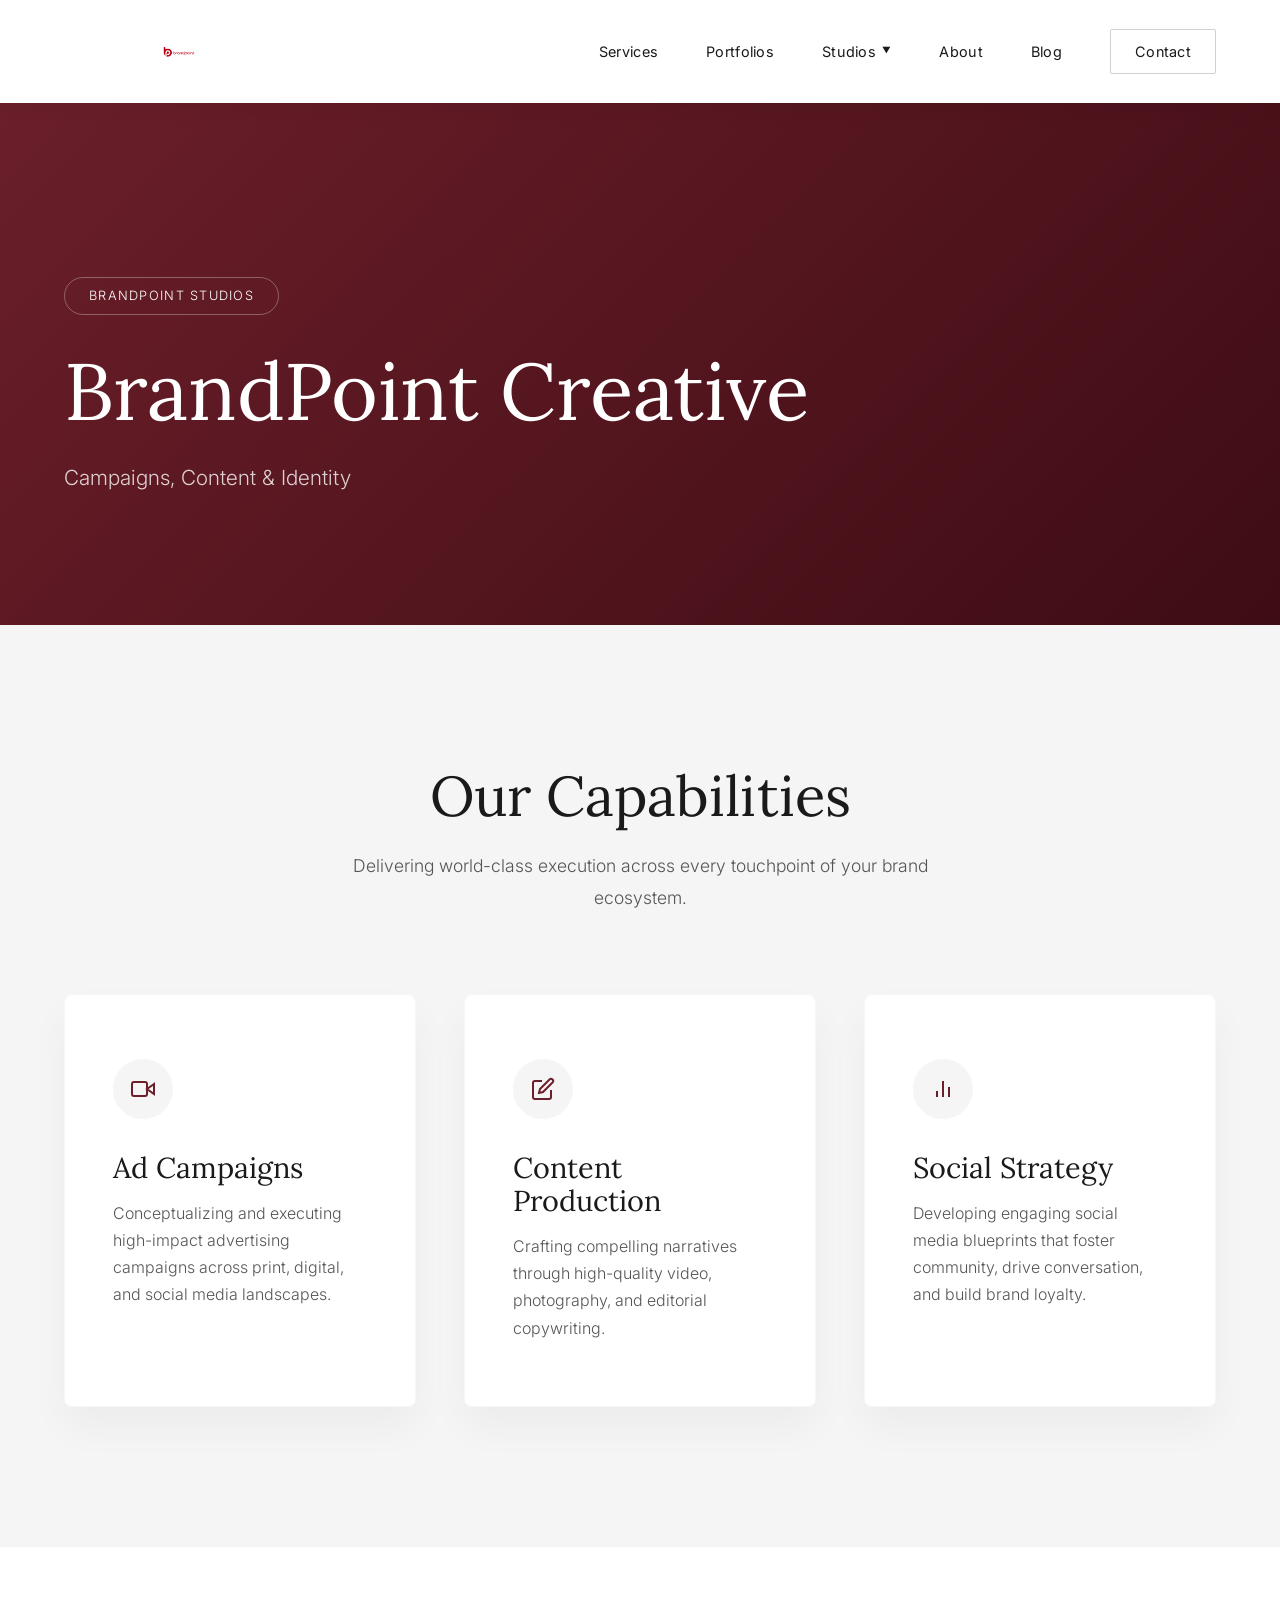
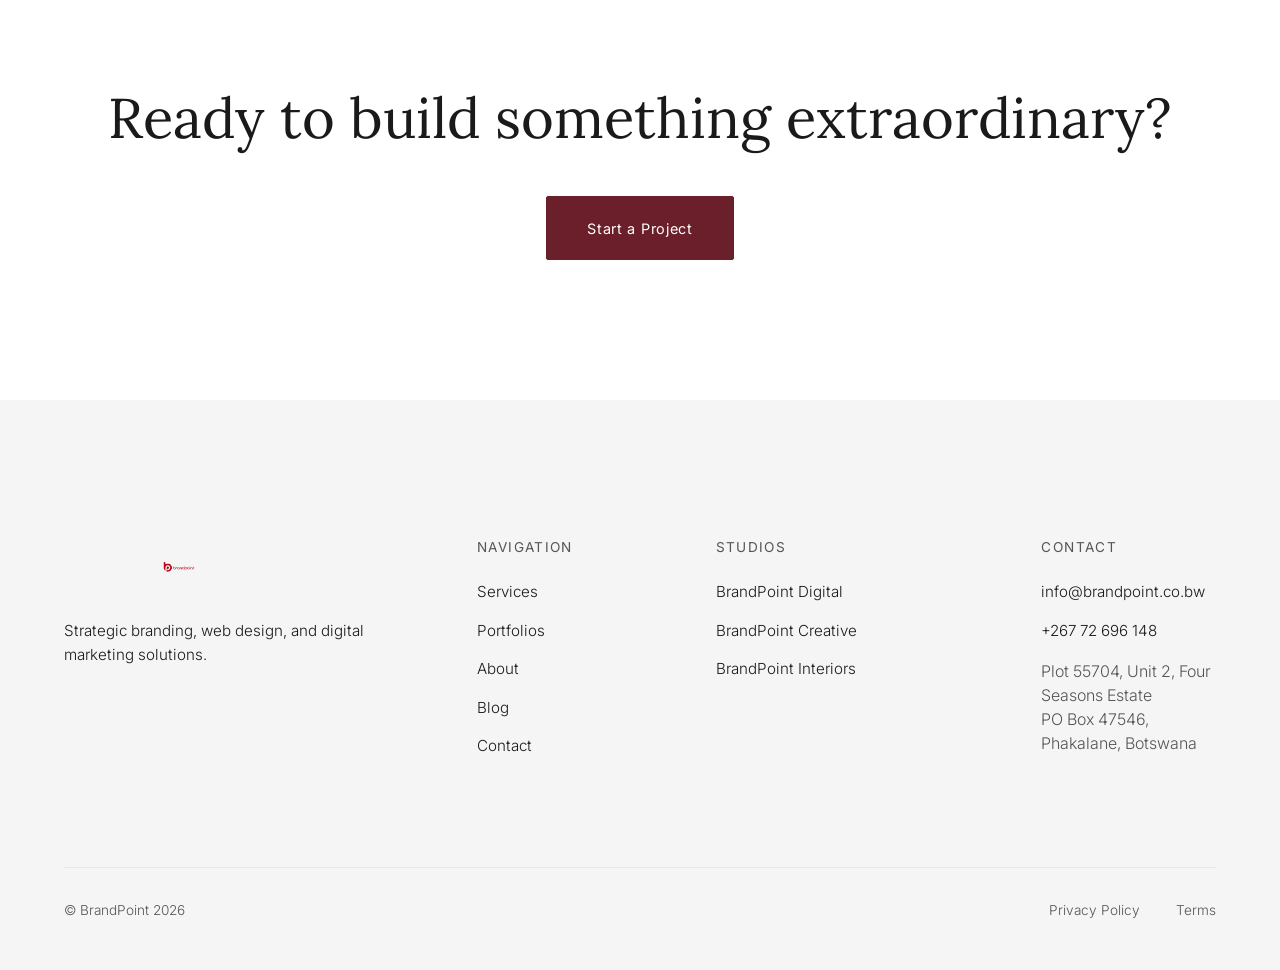
==== studios/creative.html @ b6062843 "Final Premium Redesign: High-end Studios, Custom Calendar, and Mobile Fixes" ====
<!DOCTYPE html>
<html lang="en">
<head>
<meta charset="utf-8"/>
<meta content="width=device-width, initial-scale=1.0" name="viewport"/>
<title>BrandPoint Creative | BrandPoint Studios</title>
<link href="https://fonts.googleapis.com" rel="preconnect"/>
<link crossorigin="" href="https://fonts.gstatic.com" rel="preconnect"/>
<link href="https://fonts.googleapis.com/css2?family=Inter:wght@300;400;500&family=Lora:ital,wght@0,400;0,500;0,600;1,400&display=swap" rel="stylesheet"/>
<link href="../style.css" rel="stylesheet"/>
<style>
    .studio-hero {
        background: linear-gradient(135deg, #6B1F2A 0%, #3e0c14 100%);
        color: white;
        padding: 12rem 0 8rem;
        position: relative;
        overflow: hidden;
        margin-top: 85px;
    }
    .studio-card:hover {
        transform: translateY(-10px);
        box-shadow: 0 40px 60px rgba(0,0,0,0.08);
    }
    .blob-bg {
        position: absolute; 
        right: -10%; 
        top: 50%; 
        transform: translateY(-50%); 
        width: 50vw; 
        height: 50vw; 
        opacity: 0.3; 
        background-image: url('https://images.unsplash.com/photo-1542744094-3a31f272c490?ixlib=rb-4.0.3&auto=format&fit=crop&w=1200&q=80'); 
        background-size: cover; 
        background-position: center; 
        border-radius: 30% 70% 70% 30% / 30% 30% 70% 70%; 
        filter: grayscale(80%);
    }
    @media (max-width: 768px) {
        .blob-bg { opacity: 0.1; width: 100vw; right: -50%; }
        .studio-hero { padding: 6rem 0; }
        .editorial-title { font-size: 3rem !important; }
    }
</style>
</head>
<body>

<div class="nav-backdrop" id="nav-backdrop"></div>
<header class="site-header" id="header" style="background: white;">
<div class="container header-inner">
<a class="logo" href="../index.html"><img alt="BrandPoint Logo" src="../images/logo.png" style="height: 40px;" /></a>
<button aria-label="Toggle Menu" class="menu-toggle" id="mobile-menu-btn">☰</button>
<nav>
<ul class="nav-links" id="nav-links">
<li><a href="../services.html">Services</a></li>
<li><a href="../portfolios.html">Portfolios</a></li>
<li class="has-dropdown" id="studios-nav">
<a class="dropdown-trigger" href="#">Studios <span class="arrow">▼</span></a>
<div class="dropdown-content">
<a class="dropdown-item" href="digital.html"><h4>BrandPoint Digital</h4><span>Branding, Web & Digital Systems</span></a>
<a class="dropdown-item" href="creative.html"><h4>BrandPoint Creative</h4><span>Campaigns, Content & Identity</span></a>
<a class="dropdown-item" href="interiors.html"><h4>BrandPoint Interiors</h4><span>Spatial Branding & Interior Concepts</span></a>
</div>
</li>
<li><a href="../about.html">About</a></li>
<li><a href="../blog.html">Blog</a></li>
<li><a class="btn-nav-contact" href="../contact.html">Contact</a></li>
</ul>
</nav>
</div>
</header>


<section class="studio-hero">
    <div class="container" style="position: relative; z-index: 2;">
        <div style="max-width: 800px;">
            <span style="display: inline-block; padding: 0.5rem 1.5rem; border: 1px solid rgba(255,255,255,0.3); border-radius: 30px; font-size: 0.8rem; text-transform: uppercase; letter-spacing: 0.1em; margin-bottom: 2rem;">BrandPoint Studios</span>
            <h1 class="editorial-title" style="font-size: 5rem; margin-bottom: 1.5rem; line-height: 1.1; color: white;">BrandPoint Creative</h1>
            <p style="font-size: 1.3rem; line-height: 1.8; color: rgba(255,255,255,0.8); max-width: 600px;">Campaigns, Content & Identity</p>
        </div>
    </div>
    <div class="blob-bg"></div>
</section>

<section class="section-spacing" style="background-color: var(--color-bg-secondary);">
    <div class="container">
        <div class="text-center" style="margin-bottom: 5rem;">
            <h2 class="editorial-title" style="font-size: 3.5rem;">Our Capabilities</h2>
            <p style="font-size: 1.1rem; line-height: 1.8; color: var(--color-text-secondary); max-width: 600px; margin: 1.5rem auto 0;">Delivering world-class execution across every touchpoint of your brand ecosystem.</p>
        </div>
        <div style="display: grid; grid-template-columns: repeat(auto-fit, minmax(300px, 1fr)); gap: 3rem;">
            
        <div class="studio-card" style="background: white; padding: 4rem 3rem; border-radius: 8px; box-shadow: 0 20px 40px rgba(0,0,0,0.04); border: 1px solid rgba(0,0,0,0.03); transition: transform 0.4s ease, box-shadow 0.4s ease;">
            <div style="width: 60px; height: 60px; background-color: var(--color-bg-secondary); border-radius: 50%; display: flex; align-items: center; justify-content: center; margin-bottom: 2rem; color: var(--color-accent);">
                <svg width="24" height="24" viewBox="0 0 24 24" fill="none" stroke="currentColor" stroke-width="2"><polygon points="23 7 16 12 23 17 23 7"></polygon><rect x="1" y="5" width="15" height="14" rx="2" ry="2"></rect></svg>
            </div>
            <h3 style="font-size: 1.8rem; margin-bottom: 1rem; font-family: var(--font-heading);">Ad Campaigns</h3>
            <p style="color: var(--color-text-secondary); line-height: 1.7;">Conceptualizing and executing high-impact advertising campaigns across print, digital, and social media landscapes.</p>
        </div>
        
        <div class="studio-card" style="background: white; padding: 4rem 3rem; border-radius: 8px; box-shadow: 0 20px 40px rgba(0,0,0,0.04); border: 1px solid rgba(0,0,0,0.03); transition: transform 0.4s ease, box-shadow 0.4s ease;">
            <div style="width: 60px; height: 60px; background-color: var(--color-bg-secondary); border-radius: 50%; display: flex; align-items: center; justify-content: center; margin-bottom: 2rem; color: var(--color-accent);">
                <svg width="24" height="24" viewBox="0 0 24 24" fill="none" stroke="currentColor" stroke-width="2"><path d="M11 4H4a2 2 0 0 0-2 2v14a2 2 0 0 0 2 2h14a2 2 0 0 0 2-2v-7"></path><path d="M18.5 2.5a2.121 2.121 0 0 1 3 3L12 15l-4 1 1-4 9.5-9.5z"></path></svg>
            </div>
            <h3 style="font-size: 1.8rem; margin-bottom: 1rem; font-family: var(--font-heading);">Content Production</h3>
            <p style="color: var(--color-text-secondary); line-height: 1.7;">Crafting compelling narratives through high-quality video, photography, and editorial copywriting.</p>
        </div>
        
        <div class="studio-card" style="background: white; padding: 4rem 3rem; border-radius: 8px; box-shadow: 0 20px 40px rgba(0,0,0,0.04); border: 1px solid rgba(0,0,0,0.03); transition: transform 0.4s ease, box-shadow 0.4s ease;">
            <div style="width: 60px; height: 60px; background-color: var(--color-bg-secondary); border-radius: 50%; display: flex; align-items: center; justify-content: center; margin-bottom: 2rem; color: var(--color-accent);">
                <svg width="24" height="24" viewBox="0 0 24 24" fill="none" stroke="currentColor" stroke-width="2"><line x1="18" y1="20" x2="18" y2="10"></line><line x1="12" y1="20" x2="12" y2="4"></line><line x1="6" y1="20" x2="6" y2="14"></line></svg>
            </div>
            <h3 style="font-size: 1.8rem; margin-bottom: 1rem; font-family: var(--font-heading);">Social Strategy</h3>
            <p style="color: var(--color-text-secondary); line-height: 1.7;">Developing engaging social media blueprints that foster community, drive conversation, and build brand loyalty.</p>
        </div>
        
        </div>
    </div>
</section>

<section class="section-spacing text-center">
    <div class="container">
        <h2 class="editorial-title" style="font-size: 3.5rem; margin-bottom: 2rem;">Ready to build something extraordinary?</h2>
        <a href="../contact.html" class="btn btn-primary" style="margin-top: 1rem;">Start a Project</a>
    </div>
</section>


<footer class="site-footer">
<div class="container">
<div class="footer-grid">
<div class="footer-col">
<div class="footer-logo"><img alt="BrandPoint Logo" src="../images/logo.png" style="height: 40px;" /></div>
<p style="font-size: 0.95rem; margin-bottom: 0;">Strategic branding, web design, and digital marketing solutions.</p>
</div>
<div class="footer-col">
<h4>Navigation</h4>
<ul>
<li><a href="../services.html">Services</a></li>
<li><a href="../portfolios.html">Portfolios</a></li>
<li><a href="../about.html">About</a></li>
<li><a href="../blog.html">Blog</a></li>
<li><a href="../contact.html">Contact</a></li>
</ul>
</div>
<div class="footer-col">
<h4>Studios</h4>
<ul>
<li><a href="digital.html">BrandPoint Digital</a></li>
<li><a href="creative.html">BrandPoint Creative</a></li>
<li><a href="interiors.html">BrandPoint Interiors</a></li>
</ul>
</div>
<div class="footer-col">
<h4>Contact</h4>
<ul>
<li><a href="mailto:info@brandpoint.co.bw">info@brandpoint.co.bw</a></li>
<li><a href="tel:+26772696148">+267 72 696 148</a></li>
<li style="color: var(--color-text-secondary); margin-top: 1rem; line-height: 1.5;">Plot 55704, Unit 2, Four Seasons Estate<br/>PO Box 47546, Phakalane, Botswana</li>
</ul>
</div>
</div>
<div class="footer-bottom">
<div>© BrandPoint 2026</div>
<div><a href="#">Privacy Policy</a> <a href="#">Terms</a></div>
</div>
</div>
</footer>
<script src="../script.js"></script>
</body>
</html>
---- style.css ----
/* Reset & Base Styles */
* {
    margin: 0;
    padding: 0;
    box-sizing: border-box;
}

:root {
    --color-bg-primary: #FFFFFF;
    --color-bg-secondary: #F5F5F5;
    --color-text-primary: #1A1A1A;
    --color-text-secondary: #555555;
    --color-accent: #6B1F2A;
    
    --font-heading: 'Lora', serif;
    --font-body: 'Inter', sans-serif;
    
    --spacing-xs: 1rem;
    --spacing-sm: 2rem;
    --spacing-md: 4rem;
    --spacing-lg: 6rem;
    --spacing-xl: 140px; /* Large vertical spacing */
    
    --transition-fast: 0.3s ease;
    --transition-smooth: 0.8s cubic-bezier(0.2, 0.8, 0.2, 1);
}

body {
    font-family: var(--font-body);
    color: var(--color-text-primary);
    background-color: var(--color-bg-primary);
    line-height: 1.6;
    font-size: 16px;
    font-weight: 300;
    -webkit-font-smoothing: antialiased;
    -moz-osx-font-smoothing: grayscale;
    overflow-x: hidden;
}

/* Typography */
h1, h2, h3, h4, h5, h6 {
    font-family: var(--font-heading);
    font-weight: 400;
    line-height: 1.15;
    color: var(--color-text-primary);
}

h1.hero-title {
    font-size: clamp(3.5rem, 6vw, 5.5rem);
    letter-spacing: -0.02em;
    margin-bottom: 2rem;
}

h2.section-title {
    font-size: clamp(2.5rem, 4.5vw, 3.5rem);
    letter-spacing: -0.01em;
    margin-bottom: 1.5rem;
}

p.section-desc {
    font-size: 1.1rem;
    color: var(--color-text-secondary);
    max-width: 65ch;
    margin-bottom: 3rem;
}

a {
    color: var(--color-text-primary);
    text-decoration: none;
    transition: var(--transition-fast);
}

/* Layout */
.container {
    max-width: 1200px;
    margin: 0 auto;
    padding: 0 5%;
}

.section-spacing {
    padding: var(--spacing-xl) 0;
}

.section-bg-light {
    background-color: var(--color-bg-secondary);
}

.section-header {
    margin-bottom: var(--spacing-md);
}

.text-center {
    text-align: center;
}

.text-center p.section-desc {
    margin-left: auto;
    margin-right: auto;
}

.d-flex-between {
    display: flex;
    justify-content: space-between;
    align-items: flex-end;
}

/* Header & Navigation */
.site-header {
    position: fixed;
    top: 0;
    left: 0;
    width: 100%;
    padding: 1.5rem 0;
    z-index: 1000;
    background-color: var(--color-bg-primary);
    box-shadow: 0 4px 20px rgba(0,0,0,0.05);
    transition: background-color var(--transition-fast), padding var(--transition-fast), box-shadow var(--transition-fast);
}

.site-header.scrolled {
    background-color: var(--color-bg-primary);
    padding: 1rem 0;
    border-bottom: 1px solid var(--color-bg-secondary);
    box-shadow: 0 8px 30px rgba(0,0,0,0.08);
}

.header-inner {
    display: flex;
    justify-content: space-between;
    align-items: center;
}

.logo {
    font-family: var(--font-heading);
    font-size: 1.5rem;
    font-weight: 500;
    letter-spacing: 0.05em;
    color: var(--color-text-primary);
    position: relative;
    z-index: 1001;
}

.nav-links {
    display: flex;
    gap: 3rem;
    align-items: center;
    list-style: none;
}

.nav-links > li > a {
    font-size: 0.9rem;
    letter-spacing: 0.02em;
    font-weight: 400;
    color: var(--color-text-primary);
    position: relative;
    display: inline-flex;
    align-items: center;
}

.arrow {
    font-size: 0.6em;
    margin-left: 6px;
}

.nav-links > li > a::after {
    content: '';
    position: absolute;
    bottom: -4px;
    left: 0;
    width: 100%;
    height: 1px;
    background-color: var(--color-accent);
    transform: scaleX(0);
    transform-origin: right;
    transition: transform var(--transition-fast);
}

.nav-links > li > a:hover {
    color: var(--color-accent);
}

.nav-links > li > a:hover::after {
    transform: scaleX(1);
    transform-origin: left;
}

.has-dropdown {
    position: relative;
}

.dropdown-content {
    position: absolute;
    top: calc(100% + 15px);
    left: -20px;
    background-color: var(--color-bg-primary);
    min-width: 340px;
    padding: 1rem 0;
    box-shadow: 0 15px 40px rgba(0,0,0,0.06);
    border: 1px solid rgba(0,0,0,0.04);
    opacity: 0;
    visibility: hidden;
    transform: translateY(10px);
    transition: opacity 0.25s ease, transform 0.25s ease, visibility 0.25s;
    border-radius: 4px;
    z-index: 1000;
}

.dropdown-content::before {
    content: '';
    position: absolute;
    top: -20px;
    left: 0;
    width: 100%;
    height: 20px;
}

.has-dropdown:hover .dropdown-content,
.has-dropdown.active .dropdown-content {
    opacity: 1;
    visibility: visible;
    transform: translateY(0);
}

.dropdown-item {
    display: block;
    padding: 1.2rem 2rem;
    transition: all 0.25s ease;
}

.dropdown-item h4 {
    font-family: var(--font-body);
    font-size: 1rem;
    font-weight: 500;
    margin-bottom: 0.3rem;
    color: var(--color-text-primary);
    transition: color 0.25s ease;
}

.dropdown-item span {
    display: block;
    font-size: 0.85rem;
    color: var(--color-text-secondary);
    transition: color 0.25s ease;
}

.dropdown-item:hover {
    background-color: #F5F5F5;
    padding-left: 2.3rem;
    padding-right: 1.7rem;
}

.dropdown-item:hover h4,
.dropdown-item:hover span {
    color: #6B1F2A;
}

.nav-backdrop {
    position: fixed;
    top: 0;
    left: 0;
    width: 100%;
    height: 100vh;
    background-color: rgba(26, 26, 26, 0.15);
    backdrop-filter: blur(12px);
    -webkit-backdrop-filter: blur(12px);
    z-index: 999;
    opacity: 0;
    visibility: hidden;
    transition: opacity 0.3s ease, visibility 0.3s ease;
    pointer-events: none;
}

.nav-backdrop.active {
    opacity: 1;
    visibility: visible;
}

.btn-nav-contact {
    padding: 0.6rem 1.5rem !important;
    border: 1px solid rgba(26,26,26,0.2);
    border-radius: 2px;
    transition: var(--transition-fast) !important;
}

.btn-nav-contact::after {
    display: none !important;
}

.btn-nav-contact:hover {
    background-color: var(--color-accent);
    border-color: var(--color-accent);
    color: var(--color-bg-primary) !important;
    transform: translateY(-2px);
}

.menu-toggle {
    display: none;
    cursor: pointer;
    z-index: 1001;
    border: none;
    background: transparent;
    font-size: 1.5rem;
    color: var(--color-text-primary);
}

/* Buttons */
.btn {
    display: inline-block;
    padding: 1.2rem 2.5rem;
    font-family: var(--font-body);
    font-size: 0.9rem;
    letter-spacing: 0.05em;
    font-weight: 400;
    border-radius: 2px;
    transition: var(--transition-fast);
    cursor: pointer;
}

.btn-primary {
    background-color: var(--color-accent);
    color: var(--color-bg-primary);
    border: 1px solid var(--color-accent);
}

.btn-primary:hover {
    background-color: #511620;
    border-color: #511620;
    transform: translateY(-2px);
    color: var(--color-bg-primary);
}

.btn-secondary {
    background-color: transparent;
    color: var(--color-text-primary);
    border: 1px solid var(--color-text-primary);
}

.btn-secondary:hover {
    background-color: var(--color-bg-primary);
    color: var(--color-accent);
    border-color: var(--color-accent);
    transform: translateY(-2px);
}

.btn-hero-outline {
    background-color: transparent;
    color: #ffffff;
    border: 1px solid #ffffff;
}

.btn-hero-outline:hover {
    background-color: #ffffff;
    color: var(--color-accent);
    border-color: #ffffff;
    transform: translateY(-2px);
}

/* 1. Hero Section */
.hero {
    min-height: 100vh;
    display: flex;
    align-items: center;
    padding-top: 150px;
    padding-bottom: 50px;
}

.hero-content {
    max-width: 800px;
}

.hero-subtitle {
    font-size: 1.15rem;
    margin-bottom: 3rem;
    max-width: 600px;
}

.hero-actions {
    display: flex;
    gap: 1.5rem;
}

/* 2. Services */
.services-grid {
    display: grid;
    grid-template-columns: repeat(3, 1fr);
    gap: 2rem;
    margin-bottom: 4rem;
}

.service-card {
    background-color: var(--color-bg-primary);
    padding: 3rem 2rem;
    border: 1px solid rgba(0,0,0,0.03);
    transition: var(--transition-fast);
    border-radius: 2px;
}

.service-icon {
    margin-bottom: 1.5rem;
    color: var(--color-accent);
    transition: transform var(--transition-smooth);
}

.service-card h3 {
    font-size: 1.4rem;
    margin-bottom: 0;
    transition: color var(--transition-fast);
}

.service-card:hover {
    transform: translateY(-5px);
    box-shadow: 0 15px 35px rgba(0,0,0,0.04);
}

.service-card:hover .service-icon {
    transform: translateY(-4px) scale(1.05);
}

.service-card:hover h3 {
    color: var(--color-accent);
}

.services-cta {
    display: flex;
    align-items: center;
    gap: 2rem;
}

.phone-link {
    font-size: 1rem;
    color: var(--color-text-secondary);
}

.phone-link strong {
    color: var(--color-text-primary);
    font-weight: 500;
}

/* 3. About */
.about-grid {
    display: grid;
    grid-template-columns: 1fr 1fr;
    gap: var(--spacing-lg);
    align-items: center;
}

.clean-list {
    list-style: none;
    margin-bottom: 2.5rem;
}

.clean-list li {
    position: relative;
    padding-left: 1.5rem;
    margin-bottom: 0.8rem;
    font-size: 1.05rem;
    color: var(--color-text-secondary);
}

.clean-list li::before {
    content: '•';
    position: absolute;
    left: 0;
    color: var(--color-accent);
    font-size: 1.2rem;
    line-height: 1;
}

.stat-block-large {
    background-color: var(--color-bg-secondary);
    padding: 4rem;
    text-align: center;
    margin-bottom: 2rem;
}

.stat-number {
    display: block;
    font-family: var(--font-heading);
    font-size: 8rem;
    line-height: 1;
    color: var(--color-accent);
}

.stat-label {
    display: block;
    font-size: 1.1rem;
    text-transform: uppercase;
    letter-spacing: 0.1em;
    margin-top: 1rem;
}

.partner-marquee-container {
    margin-top: 6rem;
    border-top: 1px solid rgba(0,0,0,0.05);
    padding-top: 4rem;
    width: 100vw;
    margin-left: calc(-50vw + 50%);
    overflow: hidden;
}

.partner-marquee {
    position: relative;
    width: 100%;
    overflow: hidden;
}

.marquee-track {
    display: flex;
    width: max-content;
    animation: marquee 20s linear infinite;
    gap: 6rem;
    padding-right: 6rem;
    align-items: center;
}

.marquee-track:hover {
    animation-play-state: paused;
}

.partner-logo {
    height: 45px;
    object-fit: contain;
    opacity: 0.5;
    filter: grayscale(100%);
    transition: var(--transition-fast);
}

.partner-logo:hover {
    opacity: 1;
    filter: grayscale(0%);
}

@keyframes marquee {
    0% { transform: translateX(0); }
    100% { transform: translateX(-50%); }
}

/* 4. Metrics */
.metrics-grid {
    display: grid;
    grid-template-columns: repeat(3, 1fr);
    gap: 3rem;
    text-align: center;
}

.metric-number {
    font-size: 4rem;
    color: var(--color-accent);
    margin-bottom: 0.5rem;
    font-family: var(--font-heading);
}

.metric-label {
    font-size: 1rem;
    text-transform: uppercase;
    letter-spacing: 0.1em;
    color: var(--color-text-secondary);
}

/* 5. Portfolio */
.portfolio-grid {
    display: grid;
    grid-template-columns: repeat(2, 1fr);
    gap: 4rem;
}

.portfolio-item {
    overflow: hidden;
}

.portfolio-item img {
    width: 100%;
    height: 500px;
    object-fit: cover;
    margin-bottom: 1.5rem;
    transition: transform var(--transition-smooth);
}

.portfolio-item:hover img {
    transform: scale(1.04);
}

.portfolio-caption h4 {
    font-size: 1.5rem;
    margin-bottom: 0.2rem;
}

.portfolio-caption p {
    color: var(--color-text-secondary);
}

/* 6. Team */
.team-grid {
    display: grid;
    grid-template-columns: repeat(3, 1fr);
    gap: 3rem;
}

.team-card {
    background-color: var(--color-bg-primary);
    padding: 2.5rem;
    text-align: center;
}

.team-img {
    width: 120px;
    height: 120px;
    border-radius: 50%;
    object-fit: cover;
    margin-bottom: 1.5rem;
}

.team-info h4 {
    font-size: 1.3rem;
    margin-bottom: 0.2rem;
}

.team-info p {
    font-size: 0.9rem;
    margin-bottom: 1rem;
    color: var(--color-text-secondary);
}

.team-social {
    display: inline-block;
    font-size: 0.85rem;
    text-transform: uppercase;
    letter-spacing: 0.05em;
    color: var(--color-text-secondary);
    transition: color var(--transition-fast);
}

.team-social:hover {
    color: var(--color-accent);
}

/* 7. Reviews */
.reviews-grid {
    display: grid;
    grid-template-columns: repeat(2, 1fr);
    gap: 4rem;
}

.review-card {
    padding: 3rem;
    background-color: var(--color-bg-secondary);
}

.stars {
    color: var(--color-accent);
    font-size: 1.2rem;
    margin-bottom: 1.5rem;
}

.quote {
    font-family: var(--font-heading);
    font-size: 1.4rem;
    color: var(--color-text-primary);
    margin-bottom: 2rem;
    line-height: 1.4;
}

.author {
    font-size: 0.9rem;
    text-transform: uppercase;
    letter-spacing: 0.05em;
    margin-bottom: 0;
    color: var(--color-text-secondary);
}

/* 8. Contact */
.contact-grid {
    display: grid;
    grid-template-columns: 1fr 1fr;
    gap: var(--spacing-lg);
}

.contact-block {
    margin-bottom: 2rem;
}

.contact-block h4 {
    font-family: var(--font-body);
    font-size: 0.85rem;
    text-transform: uppercase;
    letter-spacing: 0.1em;
    color: var(--color-text-secondary);
    margin-bottom: 0.5rem;
}

.contact-block p {
    margin-bottom: 0;
    color: var(--color-text-primary);
}

.minimal-form .form-group {
    margin-bottom: 2rem;
}

.minimal-form input,
.minimal-form textarea {
    width: 100%;
    padding: 1rem 0;
    border: none;
    border-bottom: 1px solid rgba(0,0,0,0.1);
    background: transparent;
    font-family: var(--font-body);
    font-size: 1rem;
    color: var(--color-text-primary);
    transition: border-color var(--transition-fast);
}

.minimal-form input:focus,
.minimal-form textarea:focus {
    outline: none;
    border-bottom-color: var(--color-accent);
}

/* 9. Stats */
.stats-grid {
    display: grid;
    grid-template-columns: repeat(4, 1fr);
    gap: 2rem;
    text-align: center;
    border-top: 1px solid rgba(0,0,0,0.05);
    border-bottom: 1px solid rgba(0,0,0,0.05);
    padding: 4rem 0;
}

.stat-item h4 {
    font-family: var(--font-heading);
    font-size: 2.5rem;
    margin-bottom: 0.5rem;
    color: var(--color-text-primary);
}

.stat-item p {
    font-size: 0.9rem;
    text-transform: uppercase;
    letter-spacing: 0.05em;
    margin-bottom: 0;
    color: var(--color-text-secondary);
}

/* 10. Blog */
.blog-grid {
    display: grid;
    grid-template-columns: repeat(3, 1fr);
    gap: 3rem;
}

.blog-card {
    padding-top: 2rem;
    border-top: 1px solid rgba(0,0,0,0.1);
}

.blog-date {
    font-size: 0.85rem;
    text-transform: uppercase;
    letter-spacing: 0.05em;
    margin-bottom: 1rem;
    color: var(--color-text-secondary);
}

.blog-title {
    font-family: var(--font-heading);
    font-size: 1.4rem;
    line-height: 1.3;
    color: var(--color-text-primary);
}

/* Footer */
.site-footer {
    background-color: var(--color-bg-secondary);
    padding: var(--spacing-xl) 0 3rem;
}

.footer-grid {
    display: grid;
    grid-template-columns: 2fr 1fr 1.5fr 1fr;
    gap: 4rem;
    margin-bottom: var(--spacing-lg);
}

.footer-logo {
    font-family: var(--font-heading);
    font-size: 1.5rem;
    margin-bottom: 1rem;
    color: var(--color-text-primary);
}

.footer-col h4 {
    font-family: var(--font-body);
    font-size: 0.85rem;
    text-transform: uppercase;
    letter-spacing: 0.1em;
    margin-bottom: 1.5rem;
    color: var(--color-text-secondary);
}

.footer-col ul {
    list-style: none;
}

.footer-col li {
    margin-bottom: 0.8rem;
}

.footer-col a {
    font-size: 0.95rem;
    position: relative;
    color: var(--color-text-primary);
}

.footer-col a::after {
    content: '';
    position: absolute;
    bottom: -2px;
    left: 0;
    width: 100%;
    height: 1px;
    background-color: var(--color-accent);
    transform: scaleX(0);
    transform-origin: right;
    transition: transform var(--transition-fast);
}

.footer-col a:hover {
    color: var(--color-accent);
}

.footer-col a:hover::after {
    transform: scaleX(1);
    transform-origin: left;
}

.footer-bottom {
    border-top: 1px solid rgba(0,0,0,0.05);
    padding-top: 2rem;
    display: flex;
    justify-content: space-between;
    font-size: 0.85rem;
    color: var(--color-text-secondary);
}

.footer-bottom a {
    color: var(--color-text-secondary);
    margin-left: 2rem;
}

.footer-bottom a:hover {
    color: var(--color-accent);
}

/* Animations */
.fade-up {
    opacity: 0;
    transform: translateY(40px);
    transition: opacity 0.8s cubic-bezier(0.2, 0.8, 0.2, 1), transform 0.8s cubic-bezier(0.2, 0.8, 0.2, 1);
}

.fade-up.visible {
    opacity: 1;
    transform: translateY(0);
}

/* Mobile Responsive */
@media (max-width: 992px) {
    .about-grid, .contact-grid {
        grid-template-columns: 1fr;
    }
    .services-grid, .metrics-grid, .portfolio-grid, .team-grid, .reviews-grid, .blog-grid {
        grid-template-columns: repeat(2, 1fr);
    }
    .stats-grid {
        grid-template-columns: repeat(2, 1fr);
        gap: 3rem;
    }
    .footer-grid {
        grid-template-columns: 1fr 1fr;
    }
}

@media (max-width: 768px) {
    :root {
        --spacing-xl: 80px;
    }
    
    .hero-actions {
        flex-direction: column;
    }
    
    .services-grid, .metrics-grid, .portfolio-grid, .team-grid, .reviews-grid, .blog-grid {
        grid-template-columns: 1fr;
    }
    
    .d-flex-between {
        flex-direction: column;
        align-items: flex-start;
        gap: 1rem;
    }
    
    .menu-toggle {
        display: block;
    }
    
    .nav-links {
        position: fixed;
        top: 0;
        right: -100%;
        width: 100%;
        height: 100vh;
        background-color: var(--color-bg-primary);
        flex-direction: column;
        justify-content: center;
        transition: right var(--transition-smooth);
        padding: 2rem;
    }
    
    .nav-links.active {
        right: 0;
    }
    
    .has-dropdown {
        padding-bottom: 0;
    }
    
    .dropdown-content {
        position: static;
        box-shadow: none;
        border: none;
        opacity: 1;
        visibility: visible;
        transform: none;
        display: none;
        padding: 1rem 0 0 1rem;
        min-width: 100%;
    }
    
    .has-dropdown.active .dropdown-content {
        display: block;
    }

    .footer-grid {
        grid-template-columns: 1fr;
        gap: 2.5rem;
    }
    
    .footer-bottom {
        flex-direction: column;
        gap: 1rem;
    }
    .footer-bottom a {
        margin-left: 0;
        margin-right: 1.5rem;
    }
}


/* =========================================
   SERVICES PAGE COMPONENT STYLES
   ========================================= */

/* Page Hero */
.page-hero {
    padding-top: 180px;
    padding-bottom: 80px;
    background-color: var(--color-bg-primary);
}

.hero-label {
    font-family: var(--font-body);
    font-size: 0.85rem;
    text-transform: uppercase;
    letter-spacing: 0.1em;
    color: var(--color-text-secondary);
    margin-bottom: 1.5rem;
}

/* Services Breakdown Grid */
.services-breakdown-grid {
    display: grid;
    grid-template-columns: repeat(2, 1fr);
    gap: 3rem;
}

.service-row {
    background-color: var(--color-bg-primary);
    padding: 3.5rem;
    display: flex;
    gap: 2rem;
    align-items: flex-start;
    border: 1px solid transparent;
    transition: all 0.3s ease;
    border-radius: 4px;
}

.service-row:hover {
    background-color: #F8F8F8;
    border-color: rgba(0,0,0,0.03);
    transform: translateY(-2px);
}

.service-row .service-icon-wrapper {
    color: var(--color-text-secondary);
    transition: color 0.3s ease;
}

.service-row:hover .service-icon-wrapper {
    color: var(--color-accent);
}

.service-details h3 {
    font-size: 1.4rem;
    margin-bottom: 0.8rem;
    transition: color 0.3s ease;
}

.service-row:hover .service-details h3 {
    color: var(--color-accent);
}

.service-details p {
    margin-bottom: 0;
    font-size: 0.95rem;
    line-height: 1.6;
}

/* Process Section */
.process-grid {
    display: flex;
    gap: 4rem;
    margin-top: 4rem;
}

.process-step {
    flex: 1;
    border-top: 1px solid rgba(0,0,0,0.1);
    padding-top: 2rem;
    transition: transform 0.3s ease, border-color 0.3s ease;
}

.process-step:hover {
    transform: translateY(-4px);
    border-top-color: var(--color-accent);
}

.process-number {
    font-family: var(--font-heading);
    font-size: 3rem;
    color: rgba(26,26,26,0.1);
    margin-bottom: 1rem;
    transition: color 0.3s ease;
}

.process-step:hover .process-number {
    color: rgba(107,31,42,0.2);
}

.process-content h4 {
    font-family: var(--font-heading);
    font-size: 1.4rem;
    margin-bottom: 1rem;
}

.process-content p {
    font-size: 0.95rem;
    color: var(--color-text-secondary);
    margin-bottom: 0;
}

/* CTA Block */
.cta-conversion-block {
    max-width: 700px;
    margin: 0 auto;
}

.cta-actions {
    margin-top: 3rem;
    display: flex;
    align-items: center;
    justify-content: center;
    gap: 2rem;
}

/* Services Page Mobile Responsive */
@media (max-width: 992px) {
    .services-breakdown-grid {
        grid-template-columns: 1fr;
    }
}
@media (max-width: 768px) {
    .process-grid {
        flex-direction: column;
        gap: 2rem;
    }
    .service-row {
        flex-direction: column;
        padding: 2.5rem;
        gap: 1.5rem;
    }
    .cta-actions {
        flex-direction: column;
    }
}

/* =========================================
   NEW EDITORIAL ABOUT SECTION
   ========================================= */
.sub-label {
    display: inline-block;
    font-size: 0.85rem;
    text-transform: uppercase;
    letter-spacing: 0.1em;
    color: var(--color-accent);
    margin-bottom: 1.5rem;
    font-weight: 500;
}

.editorial-title {
    font-family: var(--font-heading);
    font-size: 3.5rem;
    line-height: 1.1;
    color: var(--color-text-primary);
    margin-bottom: 1.5rem;
}

.about-features {
    display: grid;
    grid-template-columns: 1fr 1fr;
    gap: 2rem;
    margin-bottom: 3rem;
}

.feature-item {
    position: relative;
    padding-top: 1rem;
}

.feature-line {
    position: absolute;
    top: 0;
    left: 0;
    width: 30px;
    height: 2px;
    background-color: var(--color-accent);
    transition: width 0.3s ease;
}

.feature-item:hover .feature-line {
    width: 100%;
    opacity: 0.2;
}

.feature-item h4 {
    font-family: var(--font-heading);
    font-size: 1.2rem;
    margin-bottom: 0.5rem;
}

.feature-item p {
    font-size: 0.95rem;
    color: var(--color-text-secondary);
    margin-bottom: 0;
}

.image-wrapper {
    position: relative;
    width: 100%;
    height: 100%;
    min-height: 600px;
}

.about-img {
    width: 100%;
    height: 100%;
    object-fit: cover;
    position: absolute;
    top: 0;
    left: 0;
    border-radius: 2px;
}

.stat-badge {
    position: absolute;
    bottom: -30px;
    left: -30px;
    background-color: var(--color-bg-primary);
    padding: 3rem;
    box-shadow: 0 20px 40px rgba(0,0,0,0.06);
    display: flex;
    align-items: center;
    gap: 1.5rem;
}

.stat-badge .stat-number {
    font-size: 5rem;
    font-family: var(--font-heading);
    color: var(--color-accent);
    line-height: 1;
}

.stat-badge .stat-label {
    margin-top: 0;
    font-size: 0.95rem;
    text-transform: uppercase;
    letter-spacing: 0.1em;
}

@media (max-width: 992px) {
    .editorial-title { font-size: 2.5rem; }
    .about-text { padding-right: 0 !important; }
    .image-wrapper { min-height: 400px; margin-top: 3rem; }
    .stat-badge { bottom: 0; left: 0; padding: 2rem; }
    .stat-badge .stat-number { font-size: 4rem; }
}


/* =========================================
   STUDIO PAGE STYLES
   ========================================= */
.portfolio-item:hover img {
    transform: scale(1.04) !important;
}

.portfolio-item:hover h4 {
    color: var(--color-accent) !important;
}

.hover-zoom:hover {
    transform: scale(1.05);
}
.blog-card h4 a:hover {
    color: var(--color-accent) !important;
}

/* Logo Styles */
.site-header .logo {
    display: flex;
    align-items: center;
    width: 240px;
    height: 55px;
    overflow: hidden;
    position: relative;
}

.site-header .logo img {
    height: 190px;
    width: auto;
    max-width: none;
    position: absolute;
    top: 50%;
    left: 48%;
    transform: translate(-50%, -50%);
}

.footer-logo {
    display: flex;
    align-items: center;
    width: 240px;
    height: 55px;
    overflow: hidden;
    position: relative;
    margin-bottom: 1.5rem;
}

.footer-logo img {
    height: 190px;
    width: auto;
    max-width: none;
    position: absolute;
    top: 50%;
    left: 48%;
    transform: translate(-50%, -50%);
}

.service-card:hover {
    transform: translateY(-5px);
    box-shadow: 0 12px 30px rgba(0,0,0,0.08) !important;
}

/* Social Icons System */
nav {
    display: flex;
    align-items: center;
}

.social-icons {
    display: inline-flex;
    align-items: center;
    gap: 1.5rem;
}

.header-socials {
    margin-left: 2.5rem;
}

.footer-socials {
    margin-top: 1.5rem;
}

.social-icon {
    color: var(--color-text-primary);
    transition: color 0.3s ease, transform 0.3s ease;
    display: inline-flex;
    align-items: center;
    justify-content: center;
}

.social-icon svg {
    width: 18px;
    height: 18px;
    stroke-width: 1.25;
}

.footer-socials .social-icon svg {
    width: 20px;
    height: 20px;
}

.social-icon:hover {
    color: var(--color-accent);
    transform: scale(1.05);
}

/* =========================================
   RESPONSIVE OPTIMIZATION SYSTEM
   ========================================= */

/* Responsive Containers */
.container {
    width: 100%;
    max-width: 1400px;
    margin: 0 auto;
    padding: 0 5%;
}

/* Responsive Grid Base */
.responsive-grid {
    display: grid;
    gap: 5rem;
}

.grid-2 { grid-template-columns: 1fr 1fr; }
.grid-3 { grid-template-columns: repeat(3, 1fr); }
.grid-4 { grid-template-columns: repeat(4, 1fr); }

/* Tablet Optimization (1024px) */
@media (max-width: 1024px) {
    .grid-4 { grid-template-columns: repeat(2, 1fr); }
    .grid-3 { grid-template-columns: repeat(2, 1fr); }
    .responsive-grid { gap: 3.5rem; }
    
    .editorial-title { font-size: 3.5rem !important; }
    .page-hero .editorial-title { font-size: 4rem !important; }
}

/* Mobile Optimization (768px) */
@media (max-width: 768px) {
    /* Safety Reset for Mobile */
    * { box-sizing: border-box; }
    body, html { overflow-x: hidden !important; position: relative; width: 100%; }
    
    .container { 
        padding: 0 24px !important; 
        width: 100% !important;
        max-width: 100% !important;
    }

    /* Universal Grid Stacking */
    .responsive-grid, 
    [style*="display: grid"], 
    .grid-2, .grid-3, .grid-4 { 
        grid-template-columns: 1fr !important; 
        gap: 2.5rem !important;
        display: flex !important;
        flex-direction: column !important;
    }
    
    /* Reset all hardcoded widths and gaps */
    div, section, [style*="max-width"], [style*="gap"] { 
        max-width: 100% !important; 
        gap: 2rem !important;
    }

    /* Layout & Spacing */
    .section-spacing { padding: 60px 0 !important; }
    
    /* Header & Logo */
    .site-header { padding: 10px 0 !important; }
    .site-header .logo, .footer-logo { width: 150px !important; height: 40px !important; }
    .site-header .logo img, .footer-logo img { height: 120px !important; }
    
    .header-inner { justify-content: space-between !important; }
    .menu-toggle { display: block !important; margin-left: auto !important; font-size: 1.8rem !important; }

    /* Typography Stabilization */
    h1, .editorial-title { 
        font-size: 2.8rem !important; 
        line-height: 1.1 !important; 
        letter-spacing: -0.01em !important;
        margin-bottom: 1.5rem !important;
    }
    
    h2 { font-size: 2.4rem !important; }
    h3 { font-size: 2rem !important; }
    
    .page-hero { padding-top: 100px !important; padding-bottom: 50px !important; }
    .page-hero .hero-subtitle { font-size: 1.1rem !important; line-height: 1.6 !important; }

    /* Fix Mission Metrics Overlap */
    [style*="font-size: 5rem"], .metric-number { 
        font-size: 2.8rem !important; 
        margin-bottom: 0.2rem !important;
    }
    [style*="font-size: 5rem"] + p {
        font-size: 0.8rem !important;
        letter-spacing: 0.05em !important;
    }
    
    /* Testimonials Mobile Fix */
    .testimonial-item p[style*="font-size: 2rem"] {
        font-size: 1.3rem !important;
        line-height: 1.6 !important;
        margin-bottom: 1.5rem !important;
    }
    .testimonial-item h5 { font-size: 1rem !important; }
    .testimonial-item span { font-size: 0.8rem !important; }
    
    .testimonial-slider { margin-top: 2rem !important; }

    /* Portfolio & Team Stacking */
    .portfolio-item { 
        display: flex !important; 
        flex-direction: column !important; 
        gap: 1.5rem !important; 
    }
    .portfolio-item img { height: 350px !important; }
    .portfolio-item div { order: 0 !important; }

    .team-card img, .hover-lift img { height: 400px !important; }

    /* Booking System Fixes */
    #booking-form-container { 
        padding: 2rem 1.5rem !important; 
        margin-top: 1rem !important;
    }
    
    /* Services Fixes */
    .service-card { padding: 2rem 1.5rem !important; }
}

/* Small Mobile (480px) */
@media (max-width: 480px) {
    .editorial-title { font-size: 2.2rem !important; }
    .container { padding: 0 20px !important; }
    
    .section-spacing { padding: 50px 0 !important; }
    
    .btn { 
        width: 100%; 
        text-align: center; 
        justify-content: center;
        padding: 1rem !important;
    }
    
    [style*="display: flex"] { 
        flex-direction: column !important; 
        width: 100% !important;
    }
    
    .hero-content div[style*="display: flex"] {
        gap: 1rem !important;
    }
}

.hover-zoom:hover {
    transform: scale(1.05);
}
.blog-card h4 a:hover {
    color: var(--color-accent) !important;
}

.hover-zoom:hover {
    transform: scale(1.05);
}
.blog-card h4 a:hover {
    color: var(--color-accent) !important;
}



/* Mobile Responsiveness Enforcement */
.portfolio-item {
    display: grid;
    grid-template-columns: 1.2fr 1fr;
    gap: 5rem;
    align-items: center;
    margin-bottom: 6rem;
}

.portfolio-item-reverse {
    grid-template-columns: 1fr 1.2fr;
}

.portfolio-item-reverse > div:first-child {
    order: 2;
}

.portfolio-item-reverse > div:last-child {
    order: 1;
}

.portfolio-img-container {
    overflow: hidden;
    border-radius: 4px;
    box-shadow: 0 30px 60px rgba(0,0,0,0.1);
}

.portfolio-img {
    width: 100%;
    height: 600px;
    object-fit: cover;
    transition: transform 0.8s cubic-bezier(0.165, 0.84, 0.44, 1);
}

@media (max-width: 992px) {
    .portfolio-item, .portfolio-item-reverse {
        grid-template-columns: 1fr;
        gap: 3rem;
        margin-bottom: 4rem;
    }
    .portfolio-item-reverse > div:first-child {
        order: 1;
    }
    .portfolio-item-reverse > div:last-child {
        order: 2;
    }
    .portfolio-img {
        height: 400px;
    }
    
    .grid-2, .grid-3, .responsive-grid, .about-grid, .services-grid, .team-grid, .stats-grid, .contact-grid, .footer-grid {
        grid-template-columns: 1fr !important;
        gap: 2rem !important;
    }
    
    .page-hero {
        padding: 4rem 0 !important;
        min-height: auto !important;
        margin-top: 70px !important;
    }
    
    .hero-title, .editorial-title {
        font-size: 2.5rem !important;
        line-height: 1.2 !important;
    }
    
    .stat-number {
        font-size: 3.5rem !important;
    }
    
    #booking-form-container {
        padding: 1.5rem !important;
        margin-top: 2rem;
    }
    
    .logo-slider {
        width: max-content;
    }
    .logo-slide {
        padding: 0 1.5rem !important;
    }
    .logo-slide img {
        max-height: 50px !important;
    }
    
    /* Mobile Navigation */
    .menu-toggle {
        display: block !important;
        background: none;
        border: none;
        font-size: 1.8rem;
        cursor: pointer;
        z-index: 1001;
    }
    .nav-links {
        display: none !important;
    }
    .nav-links.active {
        display: flex !important;
        flex-direction: column;
        position: absolute;
        top: 100%;
        left: 0;
        width: 100%;
        background: var(--color-bg-primary);
        padding: 2rem;
        box-shadow: 0 20px 40px rgba(0,0,0,0.1);
        gap: 1.5rem !important;
        align-items: flex-start !important;
    }
    .header-socials {
        display: none !important;
    }
}

/* Premium Portfolio Grid Redesign */
.premium-port-card {
    cursor: pointer;
}

.premium-port-card:hover .port-img {
    transform: scale(1.05);
}

.premium-port-card:hover .port-overlay {
    opacity: 1 !important;
}

.premium-port-card:hover .port-view-text {
    transform: translateY(0) !important;
}

/* Premium Custom Calendar UI */
.premium-calendar-overlay {
    position: fixed;
    top: 0;
    left: 0;
    width: 100vw;
    height: 100vh;
    background: rgba(10, 15, 30, 0.4); /* Deep blue-tinted dark background */
    backdrop-filter: blur(20px); /* Heavy premium blur */
    -webkit-backdrop-filter: blur(20px);
    z-index: 99999;
    display: flex;
    align-items: center;
    justify-content: center;
    opacity: 0;
    visibility: hidden;
    transition: opacity 0.4s cubic-bezier(0.165, 0.84, 0.44, 1), visibility 0.4s;
}

.premium-calendar-overlay.active {
    opacity: 1;
    visibility: visible;
}

.premium-calendar-modal {
    background: #ffffff;
    width: 100%;
    max-width: 420px;
    border-radius: 20px;
    box-shadow: 0 40px 100px rgba(107, 31, 42, 0.15); /* Brand red shadow */
    padding: 2.5rem;
    transform: translateY(40px) scale(0.95);
    transition: transform 0.5s cubic-bezier(0.165, 0.84, 0.44, 1);
}

.premium-calendar-overlay.active .premium-calendar-modal {
    transform: translateY(0) scale(1);
}

.calendar-header {
    display: flex;
    align-items: center;
    justify-content: space-between;
    margin-bottom: 2rem;
}

.calendar-header h3 {
    margin: 0;
    font-family: var(--font-heading);
    font-size: 1.6rem;
    color: var(--color-text-primary);
}

.cal-nav-btn {
    background: var(--color-bg-secondary);
    border: none;
    width: 40px;
    height: 40px;
    border-radius: 50%;
    display: flex;
    align-items: center;
    justify-content: center;
    cursor: pointer;
    font-size: 1.2rem;
    color: var(--color-text-primary);
    transition: background 0.3s, color 0.3s;
}

.cal-nav-btn:hover {
    background: var(--color-accent); /* Brand red */
    color: white;
}

.calendar-weekdays {
    display: grid;
    grid-template-columns: repeat(7, 1fr);
    text-align: center;
    font-size: 0.8rem;
    font-weight: 700;
    text-transform: uppercase;
    color: var(--color-text-secondary);
    margin-bottom: 1rem;
}

.calendar-days {
    display: grid;
    grid-template-columns: repeat(7, 1fr);
    gap: 10px;
}

.cal-day {
    aspect-ratio: 1;
    display: flex;
    align-items: center;
    justify-content: center;
    font-size: 1rem;
    border-radius: 50%;
    cursor: pointer;
    transition: all 0.3s cubic-bezier(0.165, 0.84, 0.44, 1);
    border: 2px solid transparent;
}

.cal-day.selectable:hover {
    background: var(--color-accent);
    color: white;
    transform: scale(1.1);
    box-shadow: 0 10px 20px rgba(107, 31, 42, 0.2);
}

.cal-day.today {
    border-color: var(--color-accent);
    color: var(--color-accent);
    font-weight: bold;
}

.cal-day.disabled {
    color: #ccc;
    cursor: not-allowed;
    background: transparent;
}

.cal-day.disabled.weekend {
    background: rgba(0,0,0,0.02);
    color: #bbb;
    text-decoration: line-through;
}

.cal-day.empty {
    background: transparent;
    cursor: default;
}

.calendar-footer {
    margin-top: 2rem;
    text-align: center;
    padding-top: 1.5rem;
}

/* ==========================================
   GLOBAL NAVIGATION RESPONSIVENESS OVERRIDE
========================================== */

/* 1. Desktop Default (Up to Infinity) */
.menu-toggle {
    display: none !important; /* Hidden on desktop */
}

.nav-links {
    display: flex !important; /* Visible on desktop */
    align-items: center;
}

/* 2. Tablet & Mobile (1024px and below) */
@media (max-width: 1024px) {
    .menu-toggle {
        display: block !important; /* Show Hamburger */
        background: none;
        border: none;
        font-size: 2rem;
        cursor: pointer;
        z-index: 999999;
        color: var(--color-text-primary);
        padding: 0.5rem;
    }
    
    .nav-links {
        display: none !important; /* Hide standard nav */
        flex-direction: column;
        position: absolute;
        top: 100%;
        left: 0;
        width: 100%;
        background: #ffffff;
        padding: 2rem;
        box-shadow: 0 20px 40px rgba(0,0,0,0.1);
        border-top: 1px solid rgba(0,0,0,0.05);
        z-index: 999998;
    }
    
    .nav-links.active {
        display: flex !important; /* Show when active */
    }
    
    .nav-links li {
        margin: 1rem 0;
        width: 100%;
    }
    
    .nav-links li a {
        display: block;
        font-size: 1.2rem;
        padding: 0.5rem 0;
    }
    
    .header-socials {
        display: none !important; /* Hide socials on mobile header to save space */
    }
    
    /* Ensure Dropdown behaves correctly on mobile */
    .has-dropdown .dropdown-content {
        position: static !important;
        opacity: 1 !important;
        visibility: visible !important;
        box-shadow: none !important;
        transform: none !important;
        padding: 1rem 0 1rem 1rem !important;
        border: none !important;
        display: none; /* Hide by default */
    }
    
    .has-dropdown.open .dropdown-content {
        display: block; /* Show if parent has 'open' class */
    }
}

/* ==========================================
   ULTIMATE MOBILE NAV FIX
========================================== */
@media (max-width: 1024px) {
    .site-header {
        position: fixed !important;
        height: auto !important;
        overflow: visible !important;
    }
    
    .menu-toggle {
        display: block !important;
        position: relative !important;
        z-index: 10000 !important;
        background: none !important;
        border: none !important;
        font-size: 2.2rem !important;
        color: var(--color-text-primary) !important;
        cursor: pointer !important;
    }
    
    .nav-links {
        display: none !important;
        position: fixed !important;
        top: 0 !important;
        left: 0 !important;
        width: 100vw !important;
        height: 100vh !important;
        background: #ffffff !important;
        flex-direction: column !important;
        justify-content: center !important;
        align-items: center !important;
        z-index: 9999 !important;
        margin: 0 !important;
        padding: 0 !important;
        gap: 2rem !important;
    }
    
    .nav-links.active {
        display: flex !important;
    }
    
    .nav-links li {
        margin: 0 !important;
    }
    
    .nav-links li a {
        font-size: 1.8rem !important;
        font-weight: 500 !important;
    }
    
    .header-socials {
        display: none !important;
    }
    
    .nav-backdrop {
        display: none !important;
    }
}

/* SAFETY FALLBACK: Ensure content is visible even if JS fails */
.fade-up {
    opacity: 1;
    transform: none;
}

/* Re-enable animations only if JS is confirmed working */
body.js-enabled .fade-up {
    opacity: 0;
    transform: translateY(30px);
    transition: opacity 0.8s ease, transform 0.8s ease;
}

body.js-enabled .fade-up.visible {
    opacity: 1;
    transform: translateY(0);
}
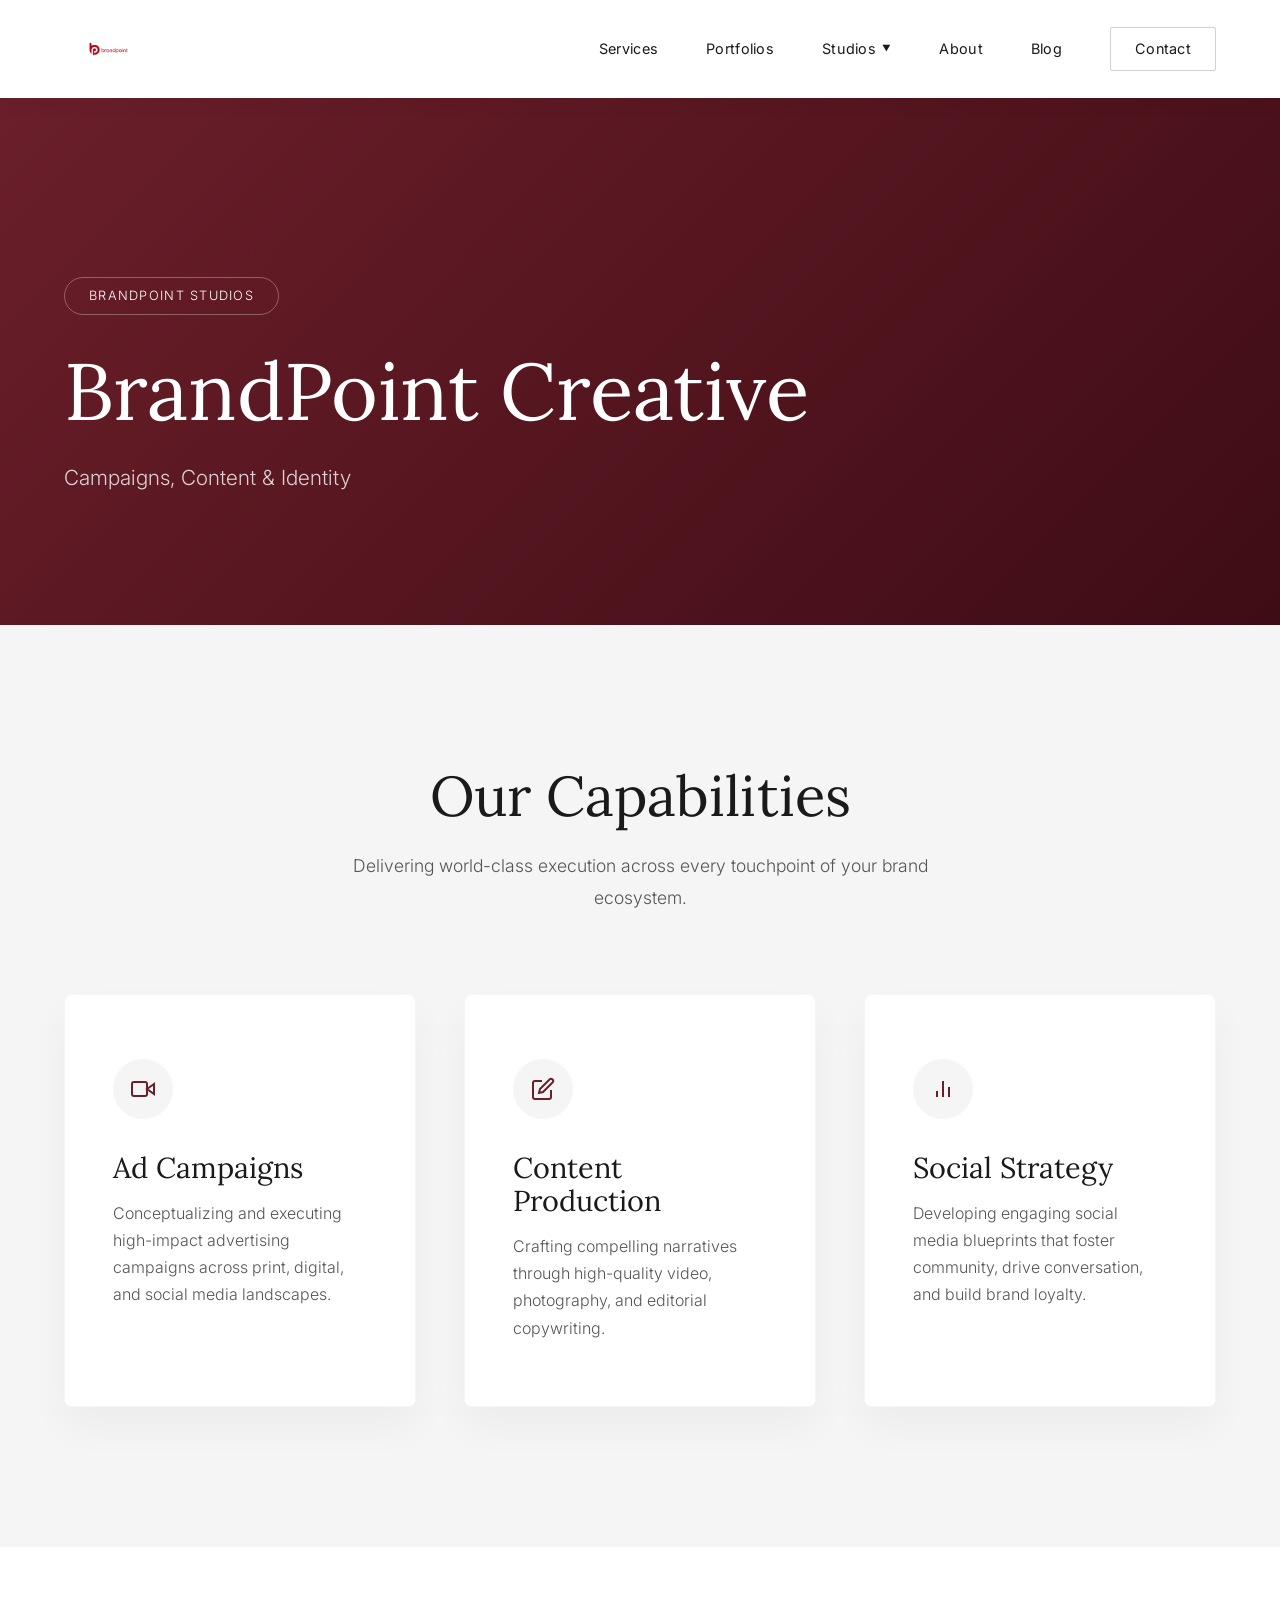
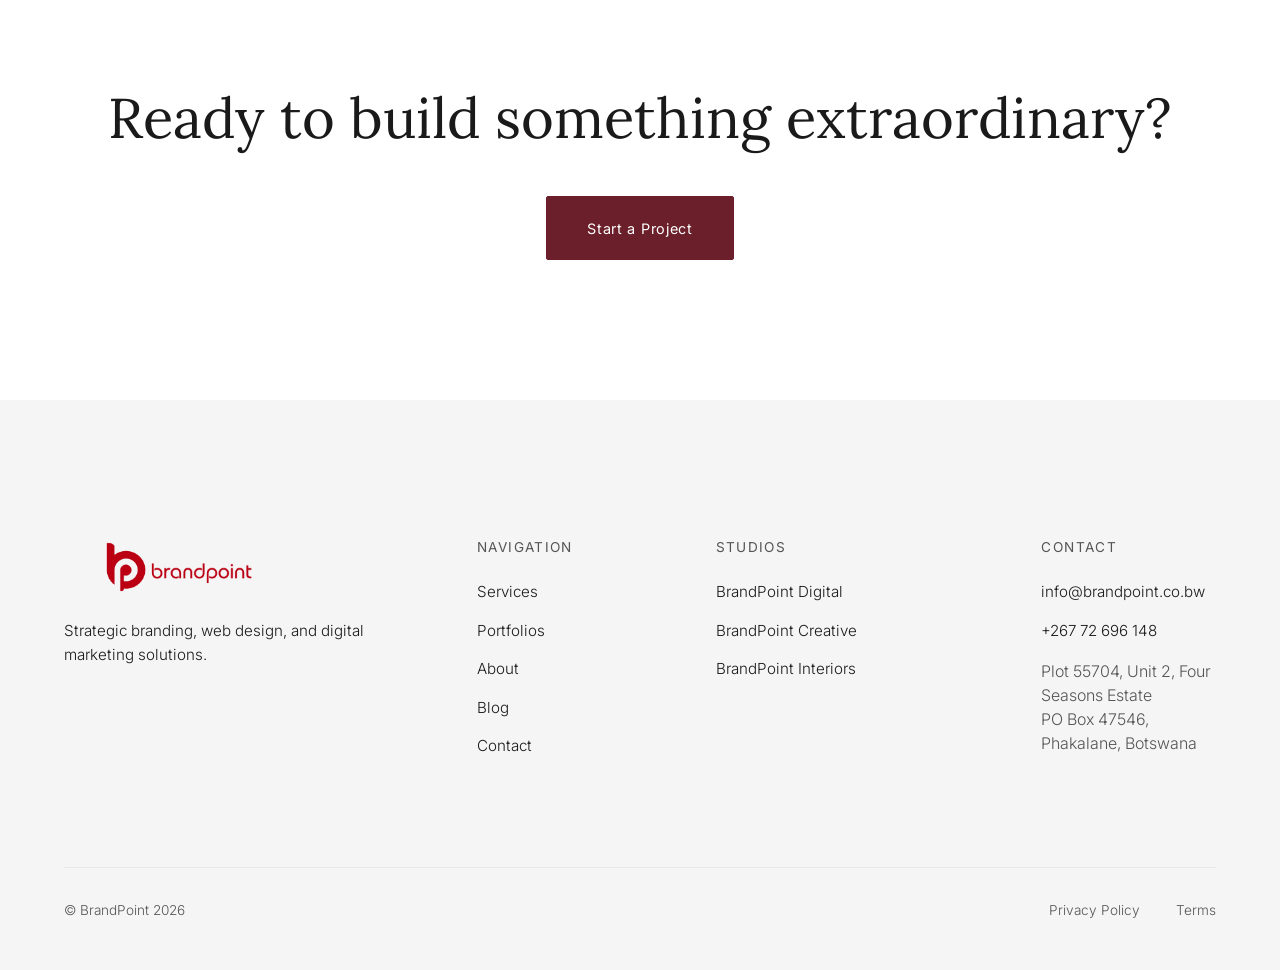
==== commit 97bd69c0: "Final Polish: Standardized Studio logos, fixed header visibility, and robust mobile nav" ====
--- a/studios/creative.html
+++ b/studios/creative.html
@@ -45,9 +45,9 @@
 <body>
 
 <div class="nav-backdrop" id="nav-backdrop"></div>
-<header class="site-header" id="header" style="background: white;">
+<header class="site-header" id="header" >
 <div class="container header-inner">
-<a class="logo" href="../index.html"><img alt="BrandPoint Logo" src="../images/logo.png" style="height: 40px;" /></a>
+<a class="logo" href="../index.html"><img alt="BrandPoint Logo" src="../images/logo.png"  /></a>
 <button aria-label="Toggle Menu" class="menu-toggle" id="mobile-menu-btn">☰</button>
 <nav>
 <ul class="nav-links" id="nav-links">
@@ -129,7 +129,7 @@
 <div class="container">
 <div class="footer-grid">
 <div class="footer-col">
-<div class="footer-logo"><img alt="BrandPoint Logo" src="../images/logo.png" style="height: 40px;" /></div>
+<div class="footer-logo"><img alt="BrandPoint Logo" src="../images/logo.png"  /></div>
 <p style="font-size: 0.95rem; margin-bottom: 0;">Strategic branding, web design, and digital marketing solutions.</p>
 </div>
 <div class="footer-col">
--- a/style.css
+++ b/style.css
@@ -1238,20 +1238,16 @@
 .site-header .logo {
     display: flex;
     align-items: center;
-    width: 240px;
-    height: 55px;
-    overflow: hidden;
+    width: auto;
+    height: 50px;
     position: relative;
+    z-index: 1001;
 }
 
 .site-header .logo img {
-    height: 190px;
+    height: 100%;
     width: auto;
-    max-width: none;
-    position: absolute;
-    top: 50%;
-    left: 48%;
-    transform: translate(-50%, -50%);
+    display: block;
 }
 
 .footer-logo {
@@ -1389,7 +1385,7 @@
     /* Header & Logo */
     .site-header { padding: 10px 0 !important; }
     .site-header .logo, .footer-logo { width: 150px !important; height: 40px !important; }
-    .site-header .logo img, .footer-logo img { height: 120px !important; }
+
     
     .header-inner { justify-content: space-between !important; }
     .menu-toggle { display: block !important; margin-left: auto !important; font-size: 1.8rem !important; }
